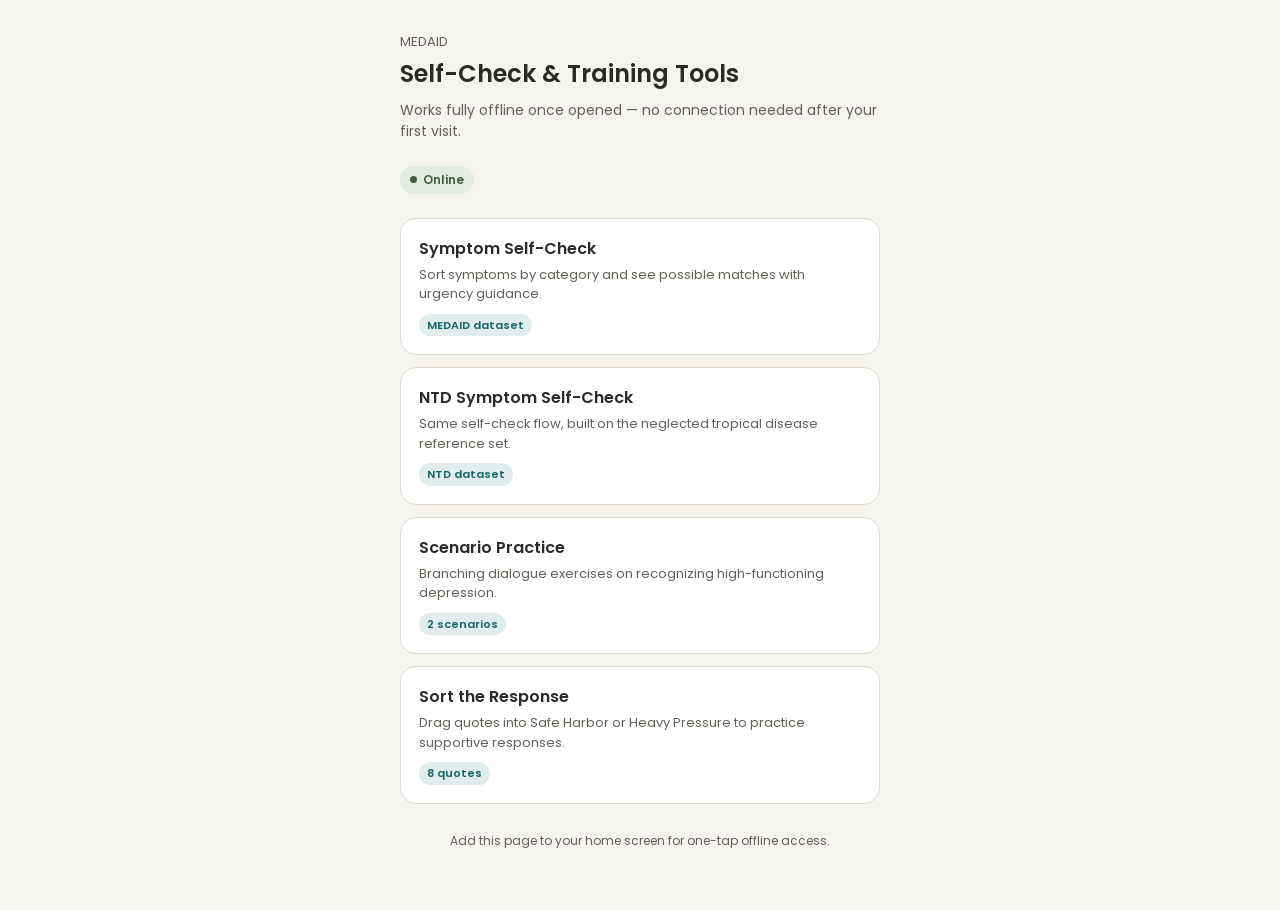
==== index.html @ 2f459f08 "Add files via upload" ====
<!DOCTYPE html>
<html lang="en">
<head>
<meta charset="UTF-8">
<meta name="viewport" content="width=device-width, initial-scale=1.0">
<title>MEDAID Self-Check</title>
<link rel="stylesheet" href="./fonts/fonts.css">
<link rel="manifest" href="./manifest.json">
<link rel="apple-touch-icon" href="./icons/icon-192.png">
<meta name="theme-color" content="#156569">
<meta name="apple-mobile-web-app-capable" content="yes">
<meta name="apple-mobile-web-app-status-bar-style" content="default">
<meta name="apple-mobile-web-app-title" content="MEDAID">
<style>
  :root{
    --paper: #F6F4EE;
    --card: #FFFFFF;
    --ink: #2B2A28;
    --ink-soft: #63605A;
    --line: #DEDAD0;
    --teal: #156569;
    --teal-soft: #E1EDED;
    --sage-soft: #E4EBE2;
    --sage: #77ac78;
    --radius: 16px;
  }

  *{ box-sizing: border-box; }

  body{
    margin:0;
    background: var(--paper);
    color: var(--ink);
    font-family:'Poppins', -apple-system, BlinkMacSystemFont, "Segoe UI", Helvetica, Arial, sans-serif;
    line-height: 1.5;
    padding: 32px 18px 48px;
  }

  .wrap{
    max-width: 480px;
    margin: 0 auto;
  }

  .eyebrow{
    font-size: 13px;
    color: var(--ink-soft);
    margin: 0 0 4px;
  }

  h1{
    font-size: 24px;
    font-weight: 600;
    margin: 0 0 8px;
  }

  .lede{
    font-size: 14px;
    color: var(--ink-soft);
    margin: 0 0 24px;
  }

  .status{
    display:inline-flex;
    align-items:center;
    gap:6px;
    font-size: 12px;
    font-weight: 600;
    padding: 5px 10px;
    border-radius: 999px;
    margin-bottom: 24px;
  }

  .status.online{ background: var(--sage-soft); color: #3f5f40; }
  .status.offline{ background: #F3E4DF; color: #a6502a; }

  .status .dot{
    width:7px; height:7px; border-radius:50%;
    background: currentColor;
  }

  .card-link{
    display:block;
    text-decoration:none;
    color: inherit;
    background: var(--card);
    border: 1px solid var(--line);
    border-radius: var(--radius);
    padding: 18px 18px;
    margin-bottom: 12px;
  }

  .card-title{
    font-size: 16px;
    font-weight: 600;
    margin: 0 0 4px;
  }

  .card-desc{
    font-size: 13px;
    color: var(--ink-soft);
    margin: 0;
  }

  .card-tag{
    display:inline-block;
    font-size: 11px;
    font-weight: 600;
    color: var(--teal);
    background: var(--teal-soft);
    padding: 3px 8px;
    border-radius: 999px;
    margin-top: 10px;
  }

  .footnote{
    font-size: 12px;
    color: var(--ink-soft);
    margin-top: 28px;
    text-align: center;
  }
</style>
</head>
<body>
  <div class="wrap">
    <p class="eyebrow">MEDAID</p>
    <h1>Self-Check &amp; Training Tools</h1>
    <p class="lede">Works fully offline once opened — no connection needed after your first visit.</p>

    <span class="status" id="status-pill">
      <span class="dot"></span>
      <span id="status-text">Checking connection…</span>
    </span>

    <a class="card-link" href="./self-check-medaid.html">
      <p class="card-title">Symptom Self-Check</p>
      <p class="card-desc">Sort symptoms by category and see possible matches with urgency guidance.</p>
      <span class="card-tag">MEDAID dataset</span>
    </a>

    <a class="card-link" href="./self-check-ntd.html">
      <p class="card-title">NTD Symptom Self-Check</p>
      <p class="card-desc">Same self-check flow, built on the neglected tropical disease reference set.</p>
      <span class="card-tag">NTD dataset</span>
    </a>

    <a class="card-link" href="./scenario.html">
      <p class="card-title">Scenario Practice</p>
      <p class="card-desc">Branching dialogue exercises on recognizing high-functioning depression.</p>
      <span class="card-tag">2 scenarios</span>
    </a>

    <a class="card-link" href="./sorting.html">
      <p class="card-title">Sort the Response</p>
      <p class="card-desc">Drag quotes into Safe Harbor or Heavy Pressure to practice supportive responses.</p>
      <span class="card-tag">8 quotes</span>
    </a>

    <p class="footnote">Add this page to your home screen for one-tap offline access.</p>
  </div>

  <script src="./register-sw.js"></script>
  <script>
    function updateStatus(){
      const pill = document.getElementById('status-pill');
      const text = document.getElementById('status-text');
      if(navigator.onLine){
        pill.className = 'status online';
        text.textContent = 'Online';
      } else {
        pill.className = 'status offline';
        text.textContent = 'Offline — running from cache';
      }
    }
    window.addEventListener('online', updateStatus);
    window.addEventListener('offline', updateStatus);
    updateStatus();
  </script>
</body>
</html>
---- fonts/fonts.css ----
@font-face {
  font-family: 'Poppins';
  font-style: normal;
  font-weight: 400;
  font-display: swap;
  src: url('./poppins-latin-400-normal.woff2') format('woff2');
}
@font-face {
  font-family: 'Poppins';
  font-style: normal;
  font-weight: 500;
  font-display: swap;
  src: url('./poppins-latin-500-normal.woff2') format('woff2');
}
@font-face {
  font-family: 'Poppins';
  font-style: normal;
  font-weight: 600;
  font-display: swap;
  src: url('./poppins-latin-600-normal.woff2') format('woff2');
}
@font-face {
  font-family: 'Poppins';
  font-style: normal;
  font-weight: 700;
  font-display: swap;
  src: url('./poppins-latin-700-normal.woff2') format('woff2');
}
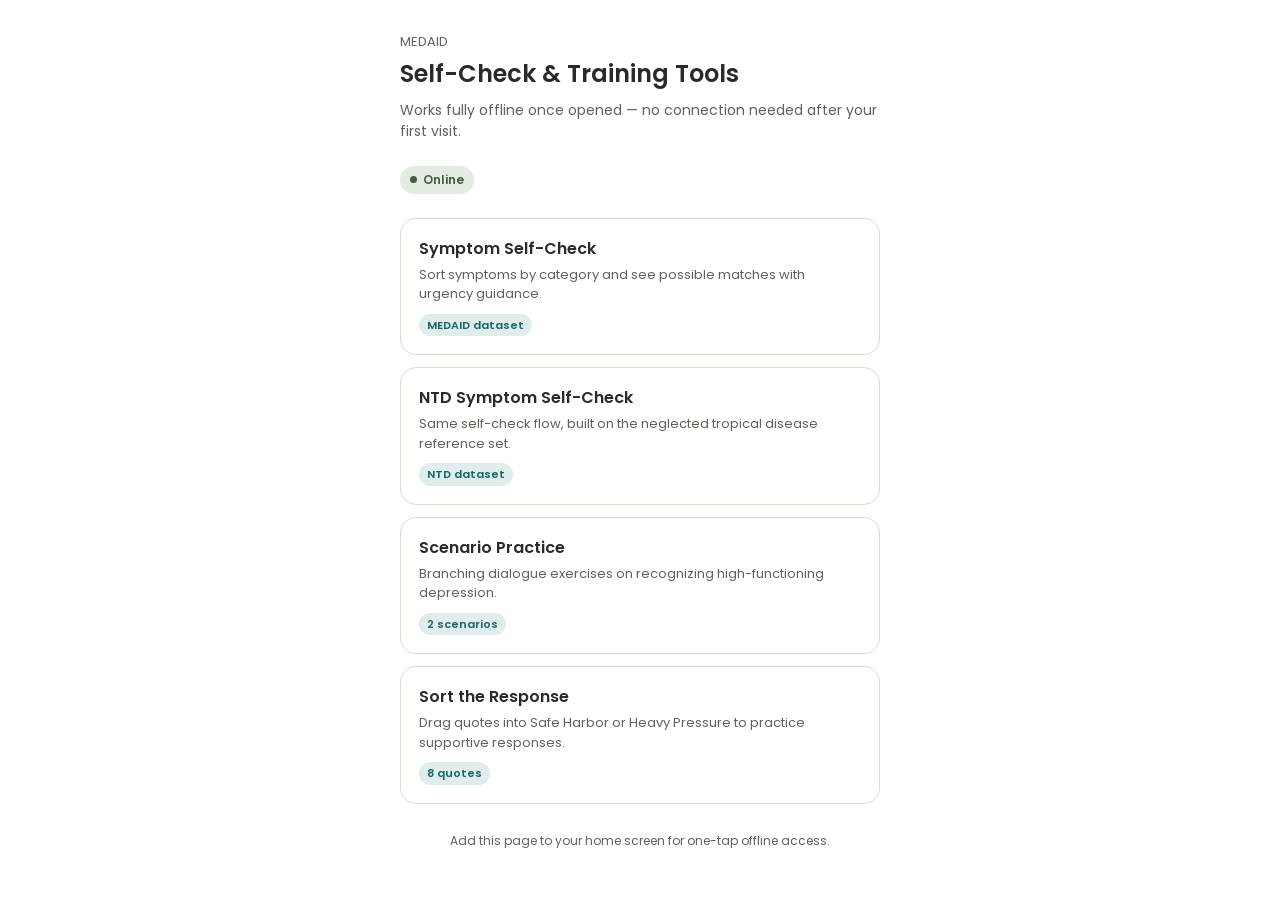
==== commit 860ca3bd: "Add files via upload" ====
--- a/index.html
+++ b/index.html
@@ -13,7 +13,7 @@
 <meta name="apple-mobile-web-app-title" content="MEDAID">
 <style>
   :root{
-    --paper: #F6F4EE;
+    --paper: #FFFFFF;
     --card: #FFFFFF;
     --ink: #2B2A28;
     --ink-soft: #63605A;
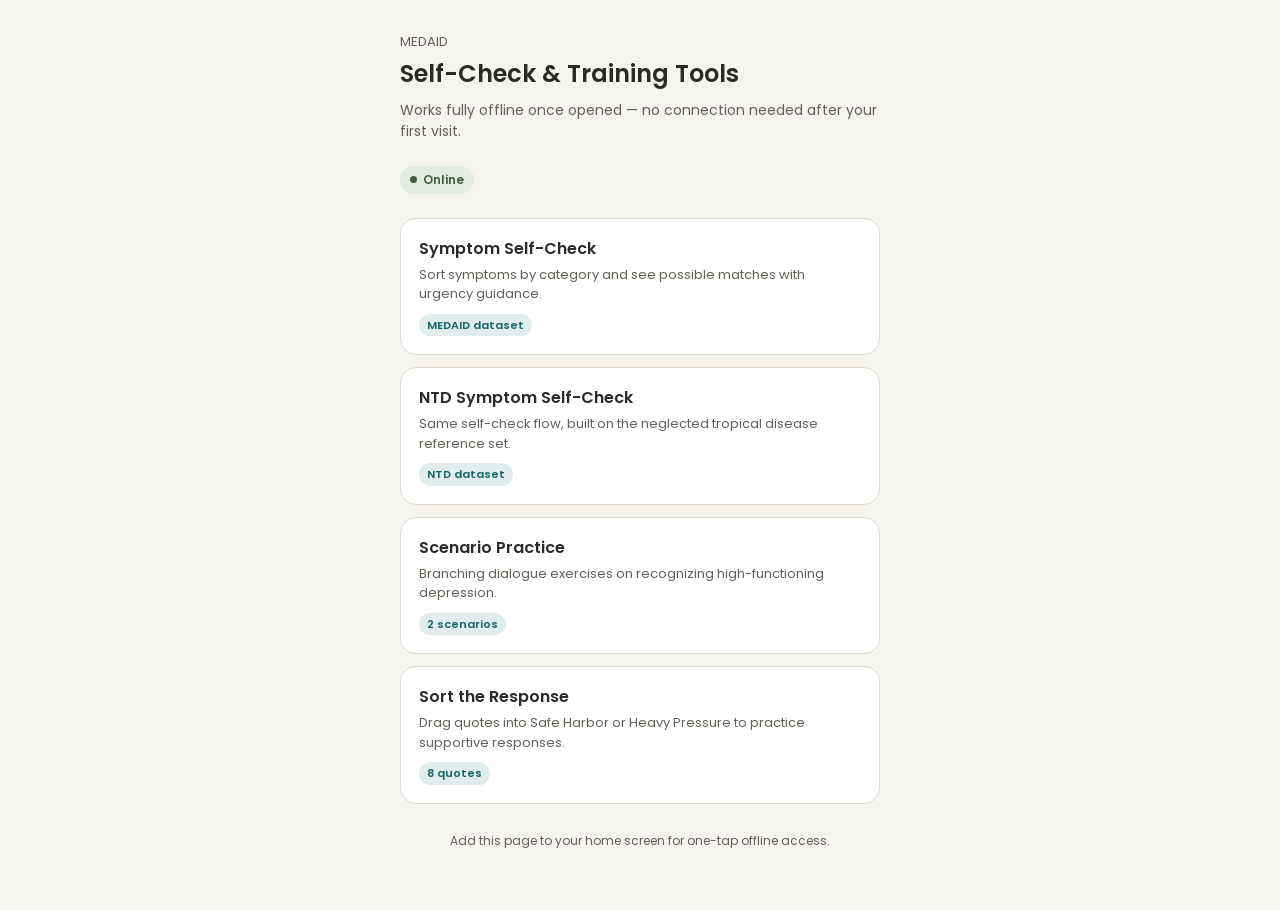
==== commit c5f1965c: "Add files via upload" ====
--- a/index.html
+++ b/index.html
@@ -13,7 +13,7 @@
 <meta name="apple-mobile-web-app-title" content="MEDAID">
 <style>
   :root{
-    --paper: #FFFFFF;
+    --paper: #F6F4EE;
     --card: #FFFFFF;
     --ink: #2B2A28;
     --ink-soft: #63605A;
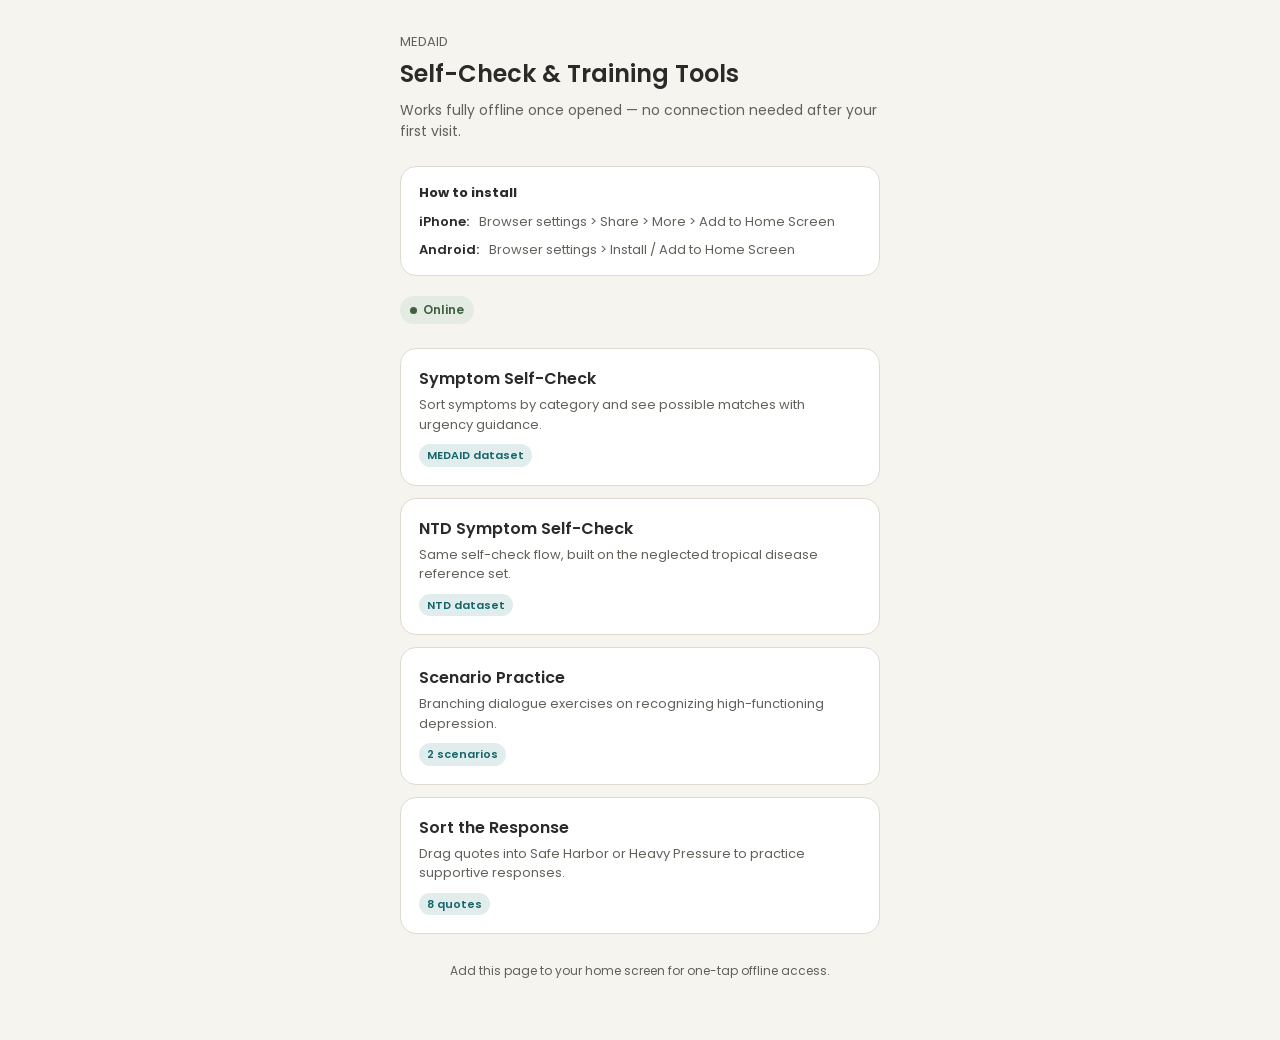
==== commit e62d3eb8: "Add files via upload" ====
--- a/index.html
+++ b/index.html
@@ -6,7 +6,9 @@
 <title>MEDAID Self-Check</title>
 <link rel="stylesheet" href="./fonts/fonts.css">
 <link rel="manifest" href="./manifest.json">
-<link rel="apple-touch-icon" href="./icons/icon-192.png">
+<link rel="icon" href="./icons/favicon.ico" sizes="any">
+<link rel="icon" type="image/png" href="./icons/favicon-32.png">
+<link rel="apple-touch-icon" href="./icons/apple-touch-icon.png">
 <meta name="theme-color" content="#156569">
 <meta name="apple-mobile-web-app-capable" content="yes">
 <meta name="apple-mobile-web-app-status-bar-style" content="default">
@@ -27,8 +29,11 @@
 
   *{ box-sizing: border-box; }
 
+  html{ background: var(--paper); }
+
   body{
     margin:0;
+    min-height:100vh;
     background: var(--paper);
     color: var(--ink);
     font-family:'Poppins', -apple-system, BlinkMacSystemFont, "Segoe UI", Helvetica, Arial, sans-serif;
@@ -118,6 +123,132 @@
     margin-top: 28px;
     text-align: center;
   }
+
+  .install-instructions{
+    background: var(--card);
+    border: 1px solid var(--line);
+    border-radius: var(--radius);
+    padding: 16px 18px;
+    margin-bottom: 20px;
+  }
+
+  .install-instructions-title{
+    font-size: 13px;
+    font-weight: 700;
+    color: var(--ink);
+    margin: 0 0 10px;
+  }
+
+  .install-instructions-row{
+    display: flex;
+    gap: 10px;
+    font-size: 13px;
+    color: var(--ink-soft);
+    margin-bottom: 8px;
+    line-height: 1.5;
+  }
+
+  .install-instructions-row:last-child{ margin-bottom: 0; }
+
+  .install-instructions-row strong{
+    flex: none;
+    color: var(--ink);
+    font-weight: 600;
+  }
+
+  .install-btn,
+  .install-btn:hover,
+  .install-btn:focus,
+  .install-btn:active,
+  .install-btn:visited{
+    display: none;
+    width: 100%;
+    font-family: inherit !important;
+    font-size: 15px !important;
+    font-weight: 600 !important;
+    border-radius: 12px !important;
+    padding: 13px 16px !important;
+    cursor: pointer !important;
+    border: none !important;
+    background: var(--teal) !important;
+    color: #fff !important;
+    box-shadow: none !important;
+    outline: none !important;
+    -webkit-appearance: none;
+    appearance: none;
+    margin-bottom: 22px;
+  }
+
+  .install-btn.visible{ display: block; }
+
+  .ios-sheet{
+    display: none;
+    position: fixed;
+    inset: 0;
+    background: rgba(43,42,40,0.45);
+    align-items: flex-end;
+    justify-content: center;
+    z-index: 999;
+  }
+
+  .ios-sheet.open{ display: flex; }
+
+  .ios-sheet-inner{
+    background: var(--card);
+    width: 100%;
+    max-width: 480px;
+    border-radius: 20px 20px 0 0;
+    padding: 22px 20px 28px;
+  }
+
+  .ios-sheet-title{
+    font-size: 16px;
+    font-weight: 600;
+    margin: 0 0 14px;
+  }
+
+  .ios-step{
+    display:flex;
+    align-items:flex-start;
+    gap:10px;
+    font-size: 14px;
+    color: var(--ink);
+    margin-bottom: 12px;
+  }
+
+  .ios-step .num{
+    flex: none;
+    width: 22px;
+    height: 22px;
+    border-radius: 50%;
+    background: var(--teal-soft);
+    color: var(--teal);
+    font-size: 12px;
+    font-weight: 700;
+    display:flex;
+    align-items:center;
+    justify-content:center;
+  }
+
+  .ios-sheet-close,
+  .ios-sheet-close:hover,
+  .ios-sheet-close:focus,
+  .ios-sheet-close:active{
+    width: 100%;
+    margin-top: 8px;
+    font-family: inherit !important;
+    font-size: 14px !important;
+    border-radius: 10px !important;
+    padding: 11px 16px !important;
+    cursor: pointer !important;
+    border: 1px solid var(--line) !important;
+    background: var(--card) !important;
+    color: var(--ink) !important;
+    box-shadow: none !important;
+    outline: none !important;
+    -webkit-appearance: none;
+    appearance: none;
+  }
 </style>
 </head>
 <body>
@@ -126,10 +257,24 @@
     <h1>Self-Check &amp; Training Tools</h1>
     <p class="lede">Works fully offline once opened — no connection needed after your first visit.</p>
 
+    <div class="install-instructions">
+      <p class="install-instructions-title">How to install</p>
+      <div class="install-instructions-row">
+        <strong>iPhone:</strong>
+        <span>Browser settings &gt; Share &gt; More &gt; Add to Home Screen</span>
+      </div>
+      <div class="install-instructions-row">
+        <strong>Android:</strong>
+        <span>Browser settings &gt; Install / Add to Home Screen</span>
+      </div>
+    </div>
+
     <span class="status" id="status-pill">
       <span class="dot"></span>
       <span id="status-text">Checking connection…</span>
     </span>
+
+    <button class="install-btn" id="install-btn">Install App</button>
 
     <a class="card-link" href="./self-check-medaid.html">
       <p class="card-title">Symptom Self-Check</p>
@@ -156,6 +301,25 @@
     </a>
 
     <p class="footnote">Add this page to your home screen for one-tap offline access.</p>
+  </div>
+
+  <div class="ios-sheet" id="ios-sheet">
+    <div class="ios-sheet-inner">
+      <p class="ios-sheet-title">Install MEDAID on your iPhone</p>
+      <div class="ios-step">
+        <span class="num">1</span>
+        <span>Tap the Share icon in Safari's toolbar (the square with an arrow pointing up).</span>
+      </div>
+      <div class="ios-step">
+        <span class="num">2</span>
+        <span>Scroll down and tap "Add to Home Screen."</span>
+      </div>
+      <div class="ios-step">
+        <span class="num">3</span>
+        <span>Tap "Add" in the top right corner.</span>
+      </div>
+      <button class="ios-sheet-close" id="ios-sheet-close">Got it</button>
+    </div>
   </div>
 
   <script src="./register-sw.js"></script>
@@ -174,6 +338,60 @@
     window.addEventListener('online', updateStatus);
     window.addEventListener('offline', updateStatus);
     updateStatus();
+
+    // --- Install button logic ---
+    const installBtn = document.getElementById('install-btn');
+    const iosSheet = document.getElementById('ios-sheet');
+    const iosSheetClose = document.getElementById('ios-sheet-close');
+
+    function isStandalone(){
+      return window.matchMedia('(display-mode: standalone)').matches
+        || window.navigator.standalone === true; // iOS Safari's own flag
+    }
+
+    function isIOS(){
+      return /iphone|ipad|ipod/i.test(window.navigator.userAgent);
+    }
+
+    let deferredPrompt = null;
+
+    if(!isStandalone()){
+      if(isIOS()){
+        // iOS Safari has no install prompt API at all — show manual steps instead.
+        installBtn.textContent = 'Install App';
+        installBtn.classList.add('visible');
+      } else {
+        // Android/Chrome (and other Chromium browsers) fire this event when
+        // the browser itself has decided the site is installable.
+        window.addEventListener('beforeinstallprompt', (e) => {
+          e.preventDefault();
+          deferredPrompt = e;
+          installBtn.classList.add('visible');
+        });
+      }
+    }
+
+    installBtn.addEventListener('click', async () => {
+      if(isIOS()){
+        iosSheet.classList.add('open');
+        return;
+      }
+      if(!deferredPrompt) return;
+      deferredPrompt.prompt();
+      const { outcome } = await deferredPrompt.userChoice;
+      deferredPrompt = null;
+      if(outcome === 'accepted'){
+        installBtn.classList.remove('visible');
+      }
+    });
+
+    iosSheetClose.addEventListener('click', () => {
+      iosSheet.classList.remove('open');
+    });
+
+    window.addEventListener('appinstalled', () => {
+      installBtn.classList.remove('visible');
+    });
   </script>
 </body>
 </html>
